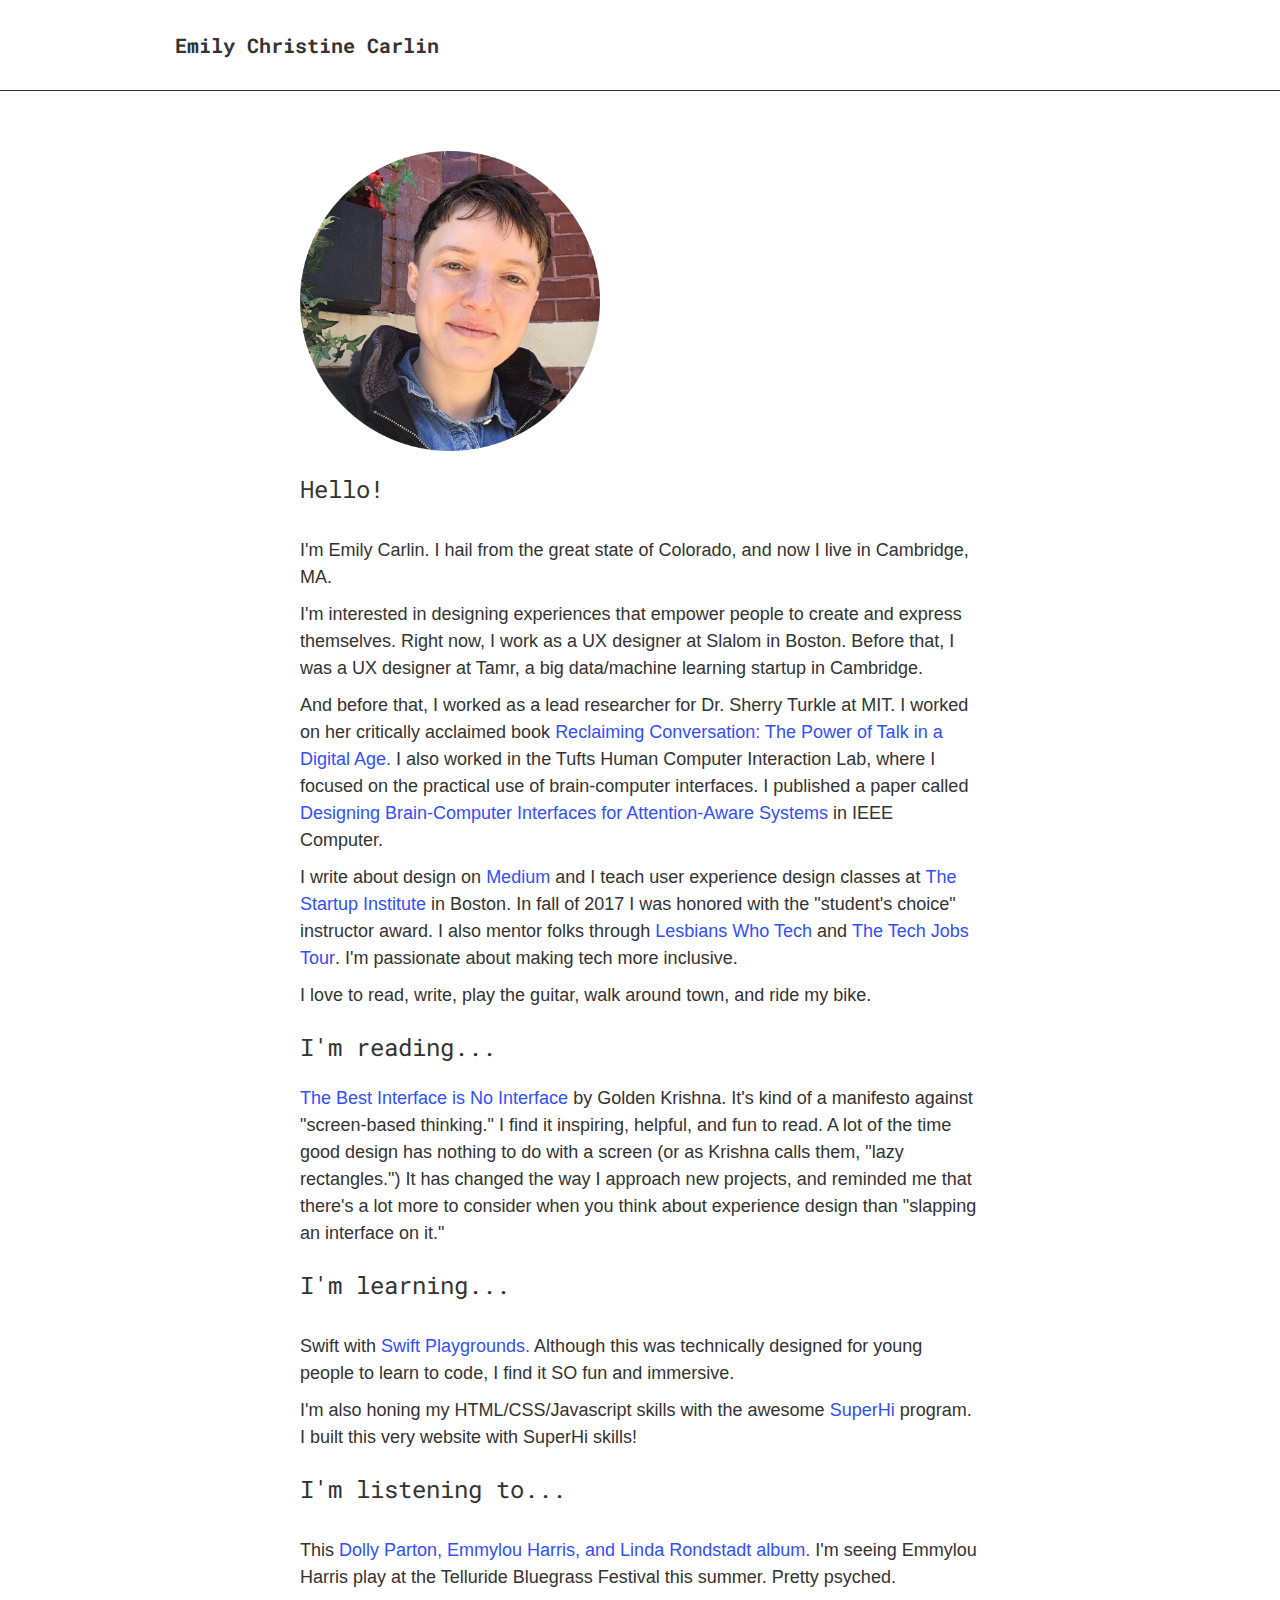
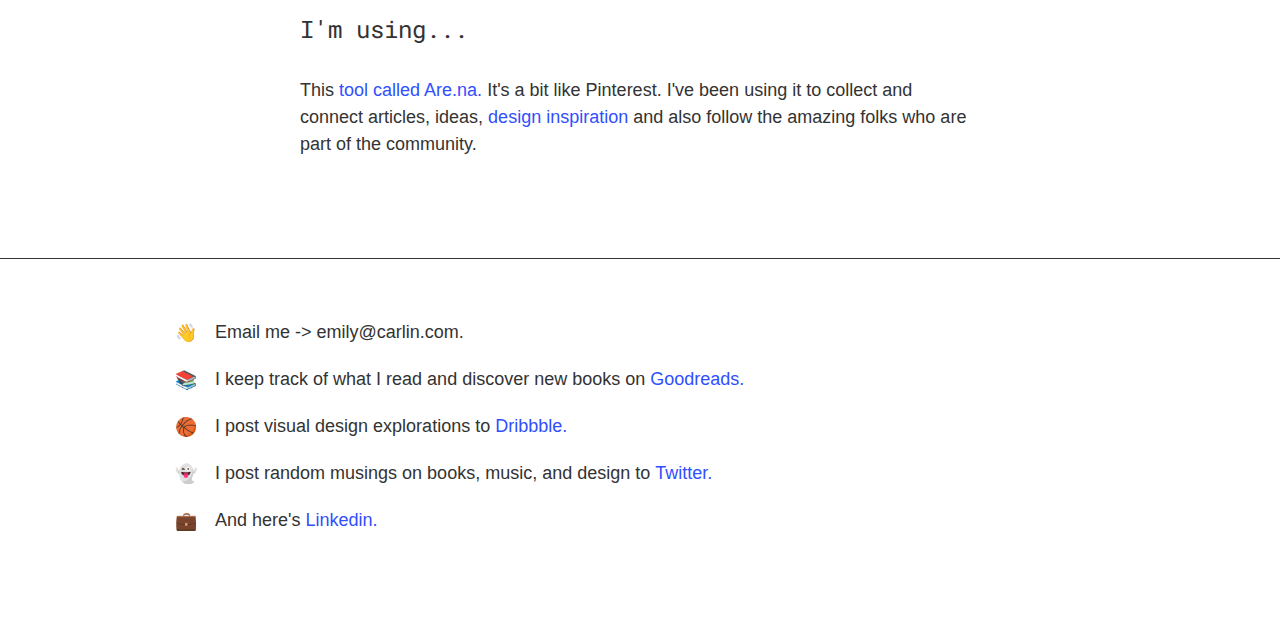
==== about.html @ 7569c66e "added a comma" ====
<html>

<head>
  <link rel="stylesheet" href="base.css">
  <link href="https://fonts.googleapis.com/css?family=Roboto+Mono" rel="stylesheet">
  <link rel="stylesheet" href="style.css">
  <meta name="viewport" content="initial-scale=1, maximum-scale=1">
</head>

<body>

  <!-- Header  -->

  <div class="top-wrap">
    <header>
      <a href="index.html">
        <h1> Emily Christine Carlin </h1>
      </a>
    </header>
  </div>

  <!-- About Page -->

  <section class="about-me">
    <section class="activity">
      <img src="assets/me.png">
    <h1> Hello! </h1>
    <p> I'm Emily Carlin. I hail from the great state of Colorado, and now I live in Cambridge, MA. </p> 
      <p> I'm interested in designing experiences that empower people to create and express themselves.
      Right now, I work as a UX designer at Slalom in Boston.
      Before that, I was a UX designer at Tamr, a big data/machine learning startup in Cambridge.</p>
      <p> And before that, I worked as a lead researcher for Dr. Sherry Turkle at MIT. I worked on her critically acclaimed book <a href="https://www.nytimes.com/2015/10/04/books/review/jonathan-franzen-reviews-sherry-turkle-reclaiming-conversation.html?mtrref=www.google.com&gwh=2CADC479A4B7C14E3E272B997392D480&gwt=pay&assetType=nyt_now"> <i> Reclaiming Conversation: The Power of Talk in a Digital Age. </i> </a> I also worked in the Tufts Human Computer Interaction Lab, where I focused on the practical use of brain-computer interfaces. I published a paper called <a href="http://www.cs.tufts.edu/~jacob/papers/peck.ieeecomputer.pdf"> Designing Brain-Computer Interfaces for Attention-Aware Systems</a> in IEEE Computer. </p>
      <p> I write about design on <a href= "https://medium.com/@emilycarlin"> Medium </a> and I teach user experience design classes at <a href= https://www.startupinstitute.com/boston/> The Startup Institute</a> in Boston. In fall of 2017 I was honored with the "student's choice" instructor award. 
      I also mentor folks through <a href="https://lesbianswhotech.org/about/"> Lesbians Who Tech </a> and <a href="https://techjobstour.com/speakers/emily-carlin/"> The Tech Jobs Tour</a>. I'm passionate about making tech more inclusive.</p>
      <p> I love to read, write, play the guitar, walk around town, and ride my bike. </p>


    <h1> I'm reading...</h1>
    <a href="http://www.nointerface.com/book/"> The Best Interface is No Interface </a> by Golden Krishna. It's kind of a manifesto against "screen-based thinking." I find it inspiring, helpful, and fun to read. A lot of the time good design has nothing to do with a screen (or as Krishna calls them, "lazy rectangles.") It has changed the way I approach new projects, and reminded me that there's a lot more to consider when you think about experience design than "slapping an interface on it."
    <h1> I'm learning...</h1>
    <p> Swift with <a href="https://www.apple.com/swift/playgrounds/"> Swift Playgrounds.</a> Although this was technically designed for young people to learn to code, I find it SO fun and immersive.</p>
    <p> I'm also honing my HTML/CSS/Javascript skills with the awesome <a href="https://www.superhi.com/"> SuperHi</a> program. I built this very website with SuperHi skills!</p>
    <h1> I'm listening to...</h1>
    <p> This <a href=https://open.spotify.com/album/25X28V6p34T7dNc2x7Vzt4?si=7I61i6x4Tje-icsXF-B9CA> Dolly Parton, Emmylou Harris, and Linda Rondstadt album.</a> I'm seeing Emmylou Harris play at the Telluride Bluegrass Festival this summer. Pretty psyched. </p>
    <h1> I'm using...</h1>
    <p> This <a href="https://www.are.na/"> tool called Are.na.</a>  It's a bit like Pinterest. I've been using it to collect and connect articles, ideas, <a href="https://www.are.na/emily-carlin/data-table-filtering-ux"> design inspiration </a> and also follow the amazing folks who are part of the community. </p>
  </section>
</section>

  <!-- Footer -->

  <div class="bottom-wrap">
    <footer>
      <div class=footer-block>
        <div class="emoji">
          <h1 class="hand"> 👋 </h1>
        </div>
        <p class="weird-one">Email me -> emily@carlin.com.</p>
      </div>

      <div class=footer-block>
        <h1 class="emoji"> 📚 </h1>
        <div class="book-wrap">
          <p> I keep track of what I read and discover new books on <a href="https://www.goodreads.com/user/show/9541994-emily-carlin">Goodreads.</a> </p>
        </div>
      </div>

      <div class=footer-block>
        <h1 class="emoji"> 🏀 </h1>
        <div class="ball-wrap">
          <p> I post visual design explorations to <a href="https://dribbble.com/emilycarlin">Dribbble.</a> </p>
        </div>
      </div>

      <div class=footer-block>
        <h1 class="emoji"> 👻 </h1>
        <div class="ghost-wrap">
          <p> I post random musings on books, music, and design to <a href="https://twitter.com/eccarlin">Twitter.</a> </p>
        </div>
      </div>

      <div class=footer-block>
        <h1 class="emoji"> 💼 </h1>
        <div class="work">
          <p> And here's <a href="https://linkedin.com/in/emilychristinecarlin">Linkedin.</a> </p>
        </div>
      </div>
    </footer>

  </div>



</body>


</html>
---- base.css ----
html, body, div, span, applet, object, iframe,
h1, h2, h3, h4, h5, h6, p, blockquote, pre,
a, abbr, acronym, address, big, cite, code,
del, dfn, em, img, ins, kbd, q, s, samp,
small, strike, strong, sub, sup, tt, var,
b, u, i, center,
dl, dt, dd, ol, ul, li,
fieldset, form, label, legend,
table, caption, tbody, tfoot, thead, tr, th, td,
article, aside, canvas, details, embed,
figure, figcaption, footer, header, hgroup,
menu, nav, output, ruby, section, summary,
time, mark, audio, video {
  margin: 0;
  padding: 0;
  border: 0;
  font-size: 100%;
  font: inherit;
  vertical-align: baseline;
}

article, aside, details, figcaption, figure,
footer, header, hgroup, menu, nav, section {
  display: block;
}
body {
  line-height: 1;
}
ol, ul {
  list-style: none;
}
blockquote, q {
  quotes: none;
}
blockquote:before, blockquote:after,
q:before, q:after {
  content: '';
  content: none;
}
table {
  border-collapse: collapse;
  border-spacing: 0;
}

img, iframe {
  vertical-align: bottom;
  max-width: 100%;
}

input, textarea, select {
  font: inherit;
}

* {
  -webkit-box-sizing: border-box;
  -moz-box-sizing: border-box;
  box-sizing: border-box;
  -webkit-font-smoothing: antialiased;
  text-rendering: optimizeLegibility;
}
---- style.css ----
@import url('https://rsms.me/interface/interface.css');
/* Global Styles */

body {
  font-family: Interface, sans-serif;
  font-size: 18px;
  line-height: 1.5;
  color: #333;
}

a {
  text-decoration: none;
  color: #304FFE;
  font-weight: 500;
}

h1 {
  font-family: 'Roboto Mono', monospace;
}

h2 {
  font-family: 'Roboto Mono', monospace;
}

a:hover {
  color: #283593;
}
/* Header Styles */

.top-wrap {
  border-bottom: 1px solid #333;
}

header {
  max-width: 960px;
  overflow: hidden;
  padding: 30px 15px 30px 15px;
  margin-left: auto;
  margin-right: auto;
}

header h1 {
  float: left;
  font-weight: 700;
  color: #333;
  font-size: 20px;
}
/* Index page styles */

.hello {
  max-width: 960px;
  margin-left: auto;
  margin-right: auto;
  padding: 60px 15px 60px 15px;
}

.hello h1 {
  font-size: 48px;
}

.more {
  padding-top: 20px;
  font-size: 24px;
}

.case-studies {
  max-width: 960px;
  display: flex;
  flex-direction: row;
  justify-content: space-around;
  flex-wrap: wrap;
  margin-left: auto;
  margin-right: auto;
}

.case-studies h1 {
  font-weight: 500;
  color: #333;
  padding-top: 40px;
  margin-bottom: 10px;
  margin-left: auto;
  margin-right: auto;
  text-align: center;
  font-size: 24px
}

.case-studies p {
  color: #333;
  font-weight: 300;
  padding-bottom: 10px;
  text-align: center;
}

.project {
  max-width: 450px;
  border: 1px solid #333;
  margin: 0px 0px 40px 0px;
  padding: 15px;
  display: flex;
  flex-direction: column;
  transition: all .2s ease-in;
}

.project:hover {
  transform: scale(1.05);
}

.temp:hover {
  transform: scale(1);
}

.project img {
  max-width: 100%;
  height: auto;
  text-align: center;
}
/* About Page Styles */

.about-me {
  max-width: 720px;
  margin-left: auto;
  margin-right: auto;
  padding-top: 60px;
  padding: 20px;
}

.activity {
  padding: 40px 0px 40px 0px;
}

.activity img {
max-width:300px;}

.activity h1 {
  font-size: 24px;
  padding: 20px 0px 20px 0px;
}

.activity img {
  text-align: Center;
}

.activity p {
padding-top:10px;}
/* Restructuring Styles */

.study-wrapper {
  max-width: 960px;
  margin-left: auto;
  margin-right: auto;
  padding: 40px 20px 40px 20px;
}

h1.study-title {
  text-align: center;
  font-size: 32px;
}

h1.study-title::after {
  background: #2F80ED;
  display: block;
  content: '';
  height: 5px;
  margin-bottom: 20px;
  margin-top: 20px;
  margin-left: auto;
  margin-right: auto;
  width: 40px;
}

h2.study-title {
  font-size: 24px;
  color: #4F4F4F;
  text-align: center;
  padding-bottom: 40px;
}

.study-part p {
  padding-top: 10px;
}

.container {
  max-width: 600px;
  margin-left: auto;
  margin-right: auto;
}

.caption {
  text-align: center;
  max-width: 600px;
  margin-left: auto;
  margin-right: auto;
  padding-bottom: 40px;
}

h1.section-title {
  font-size: 18px;
  text-transform: uppercase;
  font-weight: 700;
  letter-spacing: .5;
  padding: 10px 0px 10px 0px;
}

.section-title::after {
  background: #2F80ED;
  display: block;
  content: '';
  height: 5px;
  margin-bottom: 20px;
  margin-top: 20px;
  width: 40px;
}

.study-part {
  padding-top: 20px;
}

.study-part img {
  max-width: 300px;
  text-align: center;
}

.drawing {
  display: flex;
  align-items: center;
  justify-content: center;
  box-shadow: 0px 0px 0px rgba(0, 0, 0, 0);
}

img.drawing {
  box-shadow: 0px 0px 0px rgba(0, 0, 0, 0);
}

ul {
  margin-left: 60px;
  margin-top: 20px;
}

.subsection-title {
  font-weight: 700;
}

.big-boy {
  justify-content: center;
  max-width: 960px;
  padding: 40px 0px 40px 0px;
}

.big-boy img {
  height: auto;
  width: 100%;
  object-fit: contain;
  box-shadow: 0px 3px 15px rgba(0, 0, 0, 0.2);
}

.full-image {
  text-align: center;
  padding: 20px 0px 20px 0px;
}

.full-image img {
  max-width: 600px;
  padding: 20px 0px 20px 0px;
}

.mini-image {
  text-align: center;
  padding: 20px 0px 20px 0px;
}

mini-image img {
  max-width: 300px;
}
/* Etc Styles */

.etc-case-studies {
  margin-left: auto;
  margin-right: auto;
  max-width: 600px;
  display: flex;
  flex-direction: column;
  justify-content: center;
  align-items: center;
  padding-bottom: 100px;
}

.etc-case-studies img {
  width: 100%;
  height: auto;
  padding-top: 20px;
  padding-bottom: 20px;
}

.etc-case-studies h1 {
  padding: 20px 0px;
  font-size: 24px;
  font-weight: 300;
  width: 100%;
}

.TOC {
  padding: 100px 20px 100px 20px;
  max-width: 960px;
  margin-left: auto;
  margin-right: auto;
  display: flex;
  flex-direction: column;
}

.TOC h1 {
  font-size: 32px;
}

.TOC a {
  margin-top: 20px;
  font-size: 24px;
}
/* Pump Page Styles */

h1.pump-study-title {
  text-align: center;
  font-size: 32px;
}

h1.pump-study-title::after {
  background: #F2C94C;
  display: block;
  content: '';
  height: 5px;
  margin-bottom: 20px;
  margin-top: 20px;
  margin-left: auto;
  margin-right: auto;
  width: 40px;
}

h2.pump-study-subtitle {
  font-size: 24px;
  color: #4F4F4F;
  text-align: center;
  padding-bottom: 20px;
}

h2.wip {
text-align:center;
padding-bottom:40px;
font-style:italic;
}

.temp {
  padding-top: 40px;
  text-align:center;

}

h1.pump-section-title {
  font-size: 18px;
  text-transform: uppercase;
  font-weight: 700;
  letter-spacing: .5;
  padding: 10px 0px 10px 0px;
}

h1.pump-section-title::after {
  background: #F2C94C;
  display: block;
  content: '';
  height: 5px;
  margin-bottom: 20px;
  margin-top: 20px;
  width: 40px;
}
.pump-samples {
text-align:center;}

.pump-samples img {
max-width:600px;
padding-bottom:40px;}

.pump-samples p {
  font-weight:700;
  padding-bottom:40px;
}
/* Footer Styles */

footer {
  overflow: hidden;
  max-width: 960px;
  margin-left: auto;
  margin-right: auto;
  padding: 50px 15px 100px 15px;
}

.bottom-wrap {
  margin-top: 40px;
  border-top: 1px solid #333;
}

@keyframes wave {
  0% {
    transform: rotate(30deg);
  }
  100% {
    transform: rotate(0deg);
  }
}

.footer-block {
  max-width: 640px;
  display: flex;
  align-items: center;
  flex-direction: row;
  justify-content: flex-start;
  padding: 10px 20px 10px 0px;
}

.hand {
  animation-name: wave;
  animation-duration: 1s;
  animation-iteration-count: infinite;
  animation-direction: alternate;
  animation-timing-function: linear;
}

footer p {
  margin-left: 10px;
}

.emoji {
  width: 30px
}
/* Responsive Styles */

@media (max-width:920px) {
  .project {
    margin: 20px;
  }
}

@media (max-width: 420px) {
  header h1 {
    float: none;
    margin-left: auto;
    margin-right: auto;
    text-align: center;
  }
  .weird-one {
    margin-left: 0px;
  }
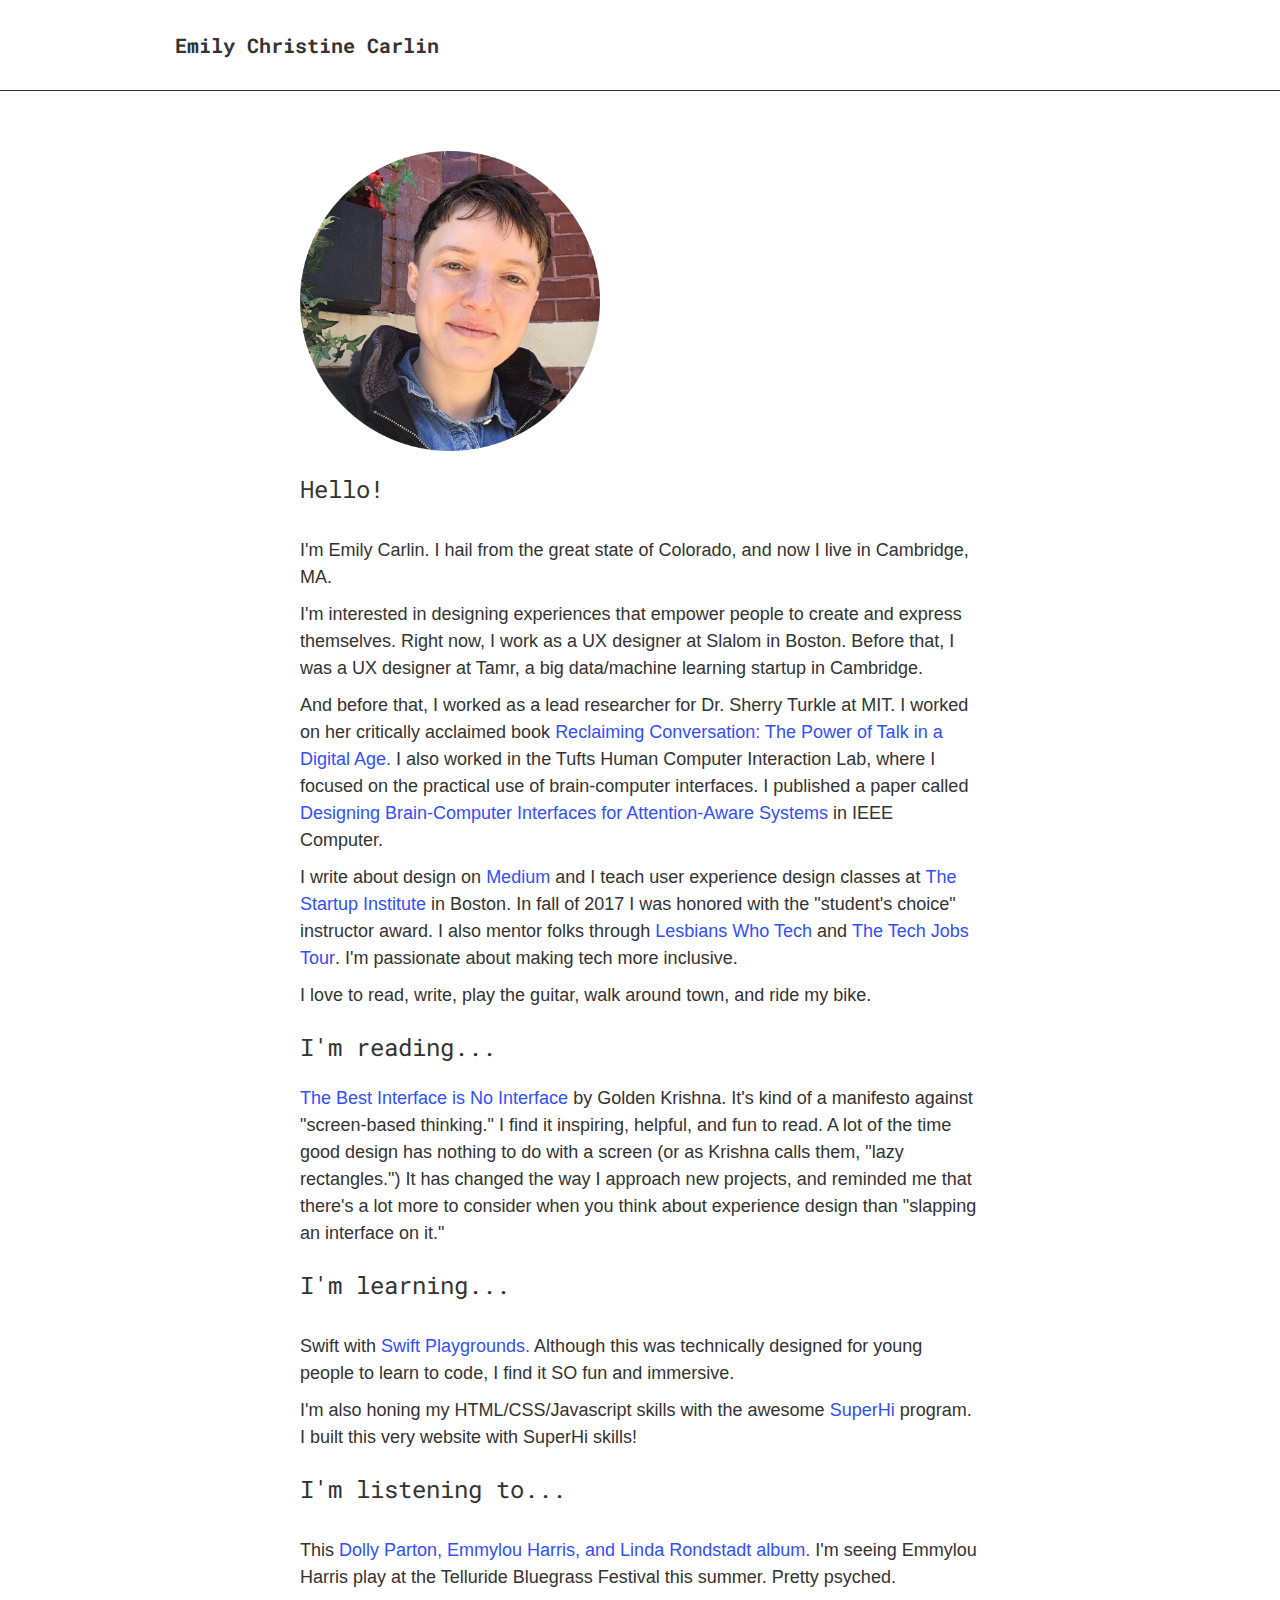
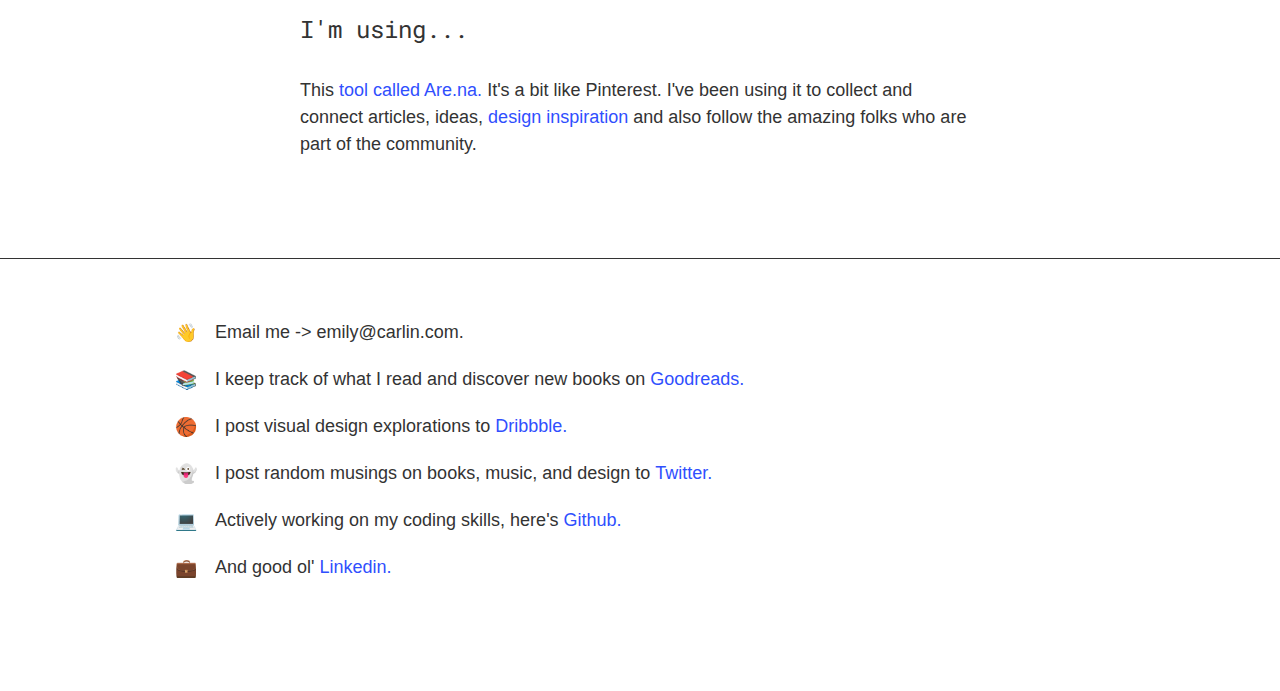
==== commit 73cd7723: "fixed weird issuew/ alignment of images" ====
--- a/about.html
+++ b/about.html
@@ -78,11 +78,18 @@
           <p> I post random musings on books, music, and design to <a href="https://twitter.com/eccarlin">Twitter.</a> </p>
         </div>
       </div>
+      
+      <div class=footer-block>
+        <h1 class="emoji">💻</h1>
+        <div class="work">
+          <p> Actively working on my coding skills, here's <a href="https://github.com/emilycarlin">Github.</a> </p>
+        </div>
+      </div>
 
       <div class=footer-block>
         <h1 class="emoji"> 💼 </h1>
         <div class="work">
-          <p> And here's <a href="https://linkedin.com/in/emilychristinecarlin">Linkedin.</a> </p>
+          <p> And good ol' <a href="https://linkedin.com/in/emilychristinecarlin">Linkedin.</a> </p>
         </div>
       </div>
     </footer>
--- a/style.css
+++ b/style.css
@@ -138,10 +138,13 @@
 
 .activity img {
   text-align: Center;
+  margin-left:auto;
+  margin-right:auto;
 }
 
 .activity p {
 padding-top:10px;}
+
 /* Restructuring Styles */
 
 .study-wrapper {
@@ -201,16 +204,6 @@
   padding: 10px 0px 10px 0px;
 }
 
-.section-title::after {
-  background: #2F80ED;
-  display: block;
-  content: '';
-  height: 5px;
-  margin-bottom: 20px;
-  margin-top: 20px;
-  width: 40px;
-}
-
 .study-part {
   padding-top: 20px;
 }
@@ -291,9 +284,28 @@
   padding-bottom: 20px;
 }
 
+h1.etc-case-studies::after {
+  background: #EB5757;
+  display: block;
+  content: '';
+  height: 5px;
+  margin-bottom: 20px;
+  margin-top: 20px;
+  margin-left: auto;
+  margin-right: auto;
+  width: 40px;
+}
+
 .etc-case-studies h1 {
   padding: 20px 0px;
   font-size: 24px;
+  font-weight: 300;
+  width: 100%;
+}
+
+.etc-case-studies h2 {
+  padding: 20px 0px;
+  font-size: 42px;
   font-weight: 300;
   width: 100%;
 }
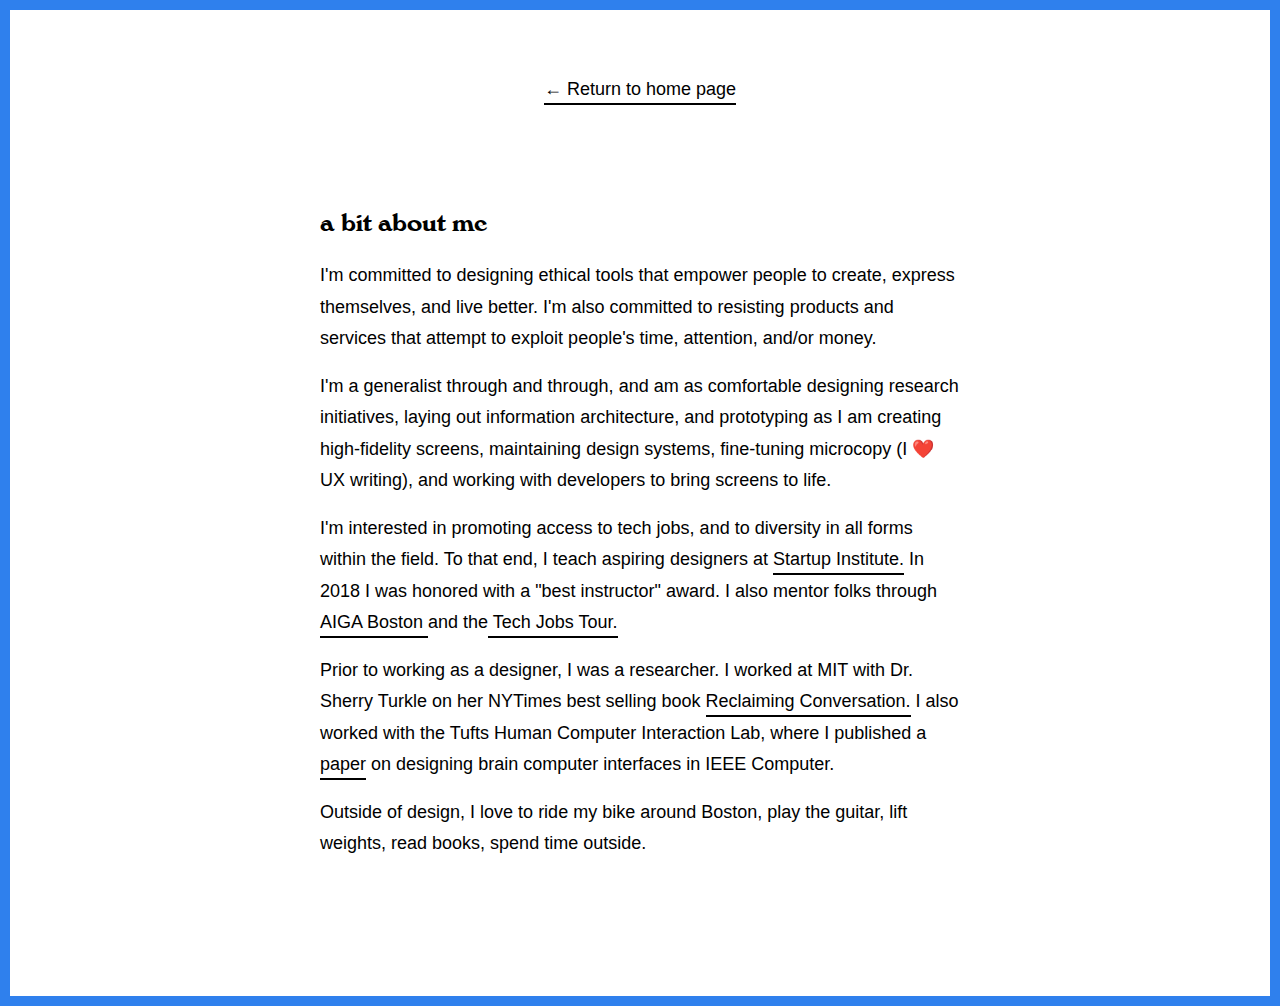
==== commit 409e4b59: "add some content" ====
--- a/about.html
+++ b/about.html
@@ -1,104 +1,47 @@
 <html>
 
 <head>
-  <link rel="stylesheet" href="base.css">
-  <link href="https://fonts.googleapis.com/css?family=Roboto+Mono" rel="stylesheet">
-  <link rel="stylesheet" href="style.css">
-  <meta name="viewport" content="initial-scale=1, maximum-scale=1">
+  <link rel="stylesheet" href="base.css" />
+  <link href="https://fonts.googleapis.com/css?family=PT+Sans" rel="stylesheet">
+  <link rel="stylesheet" href="page_style.css">
+  <link rel="shortcut icon" href="assets/favicon.ico" type="image/x-icon" />
+  <meta name="viewport" content="initial-scale=1, maximum-scale=1" />
+  <title>emily carlin - about</title>
 </head>
 
-<body>
+<body class="about">
+  <main>
+    <header>
+      <a href="index.html"> &#8592 Return to home page </a>
+    </header>
 
-  <!-- Header  -->
-
-  <div class="top-wrap">
-    <header>
-      <a href="index.html">
-        <h1> Emily Christine Carlin </h1>
-      </a>
-    </header>
-  </div>
-
-  <!-- About Page -->
-
-  <section class="about-me">
-    <section class="activity">
-      <img src="assets/me.png">
-    <h1> Hello! </h1>
-    <p> I'm Emily Carlin. I hail from the great state of Colorado, and now I live in Cambridge, MA. </p> 
-      <p> I'm interested in designing experiences that empower people to create and express themselves.
-      Right now, I work as a UX designer at Slalom in Boston.
-      Before that, I was a UX designer at Tamr, a big data/machine learning startup in Cambridge.</p>
-      <p> And before that, I worked as a lead researcher for Dr. Sherry Turkle at MIT. I worked on her critically acclaimed book <a href="https://www.nytimes.com/2015/10/04/books/review/jonathan-franzen-reviews-sherry-turkle-reclaiming-conversation.html?mtrref=www.google.com&gwh=2CADC479A4B7C14E3E272B997392D480&gwt=pay&assetType=nyt_now"> <i> Reclaiming Conversation: The Power of Talk in a Digital Age. </i> </a> I also worked in the Tufts Human Computer Interaction Lab, where I focused on the practical use of brain-computer interfaces. I published a paper called <a href="http://www.cs.tufts.edu/~jacob/papers/peck.ieeecomputer.pdf"> Designing Brain-Computer Interfaces for Attention-Aware Systems</a> in IEEE Computer. </p>
-      <p> I write about design on <a href= "https://medium.com/@emilycarlin"> Medium </a> and I teach user experience design classes at <a href= https://www.startupinstitute.com/boston/> The Startup Institute</a> in Boston. In fall of 2017 I was honored with the "student's choice" instructor award. 
-      I also mentor folks through <a href="https://lesbianswhotech.org/about/"> Lesbians Who Tech </a> and <a href="https://techjobstour.com/speakers/emily-carlin/"> The Tech Jobs Tour</a>. I'm passionate about making tech more inclusive.</p>
-      <p> I love to read, write, play the guitar, walk around town, and ride my bike. </p>
-
-
-    <h1> I'm reading...</h1>
-    <a href="http://www.nointerface.com/book/"> The Best Interface is No Interface </a> by Golden Krishna. It's kind of a manifesto against "screen-based thinking." I find it inspiring, helpful, and fun to read. A lot of the time good design has nothing to do with a screen (or as Krishna calls them, "lazy rectangles.") It has changed the way I approach new projects, and reminded me that there's a lot more to consider when you think about experience design than "slapping an interface on it."
-    <h1> I'm learning...</h1>
-    <p> Swift with <a href="https://www.apple.com/swift/playgrounds/"> Swift Playgrounds.</a> Although this was technically designed for young people to learn to code, I find it SO fun and immersive.</p>
-    <p> I'm also honing my HTML/CSS/Javascript skills with the awesome <a href="https://www.superhi.com/"> SuperHi</a> program. I built this very website with SuperHi skills!</p>
-    <h1> I'm listening to...</h1>
-    <p> This <a href=https://open.spotify.com/album/25X28V6p34T7dNc2x7Vzt4?si=7I61i6x4Tje-icsXF-B9CA> Dolly Parton, Emmylou Harris, and Linda Rondstadt album.</a> I'm seeing Emmylou Harris play at the Telluride Bluegrass Festival this summer. Pretty psyched. </p>
-    <h1> I'm using...</h1>
-    <p> This <a href="https://www.are.na/"> tool called Are.na.</a>  It's a bit like Pinterest. I've been using it to collect and connect articles, ideas, <a href="https://www.are.na/emily-carlin/data-table-filtering-ux"> design inspiration </a> and also follow the amazing folks who are part of the community. </p>
-  </section>
-</section>
-
-  <!-- Footer -->
-
-  <div class="bottom-wrap">
-    <footer>
-      <div class=footer-block>
-        <div class="emoji">
-          <h1 class="hand"> 👋 </h1>
-        </div>
-        <p class="weird-one">Email me -> emily@carlin.com.</p>
-      </div>
-
-      <div class=footer-block>
-        <h1 class="emoji"> 📚 </h1>
-        <div class="book-wrap">
-          <p> I keep track of what I read and discover new books on <a href="https://www.goodreads.com/user/show/9541994-emily-carlin">Goodreads.</a> </p>
-        </div>
-      </div>
-
-      <div class=footer-block>
-        <h1 class="emoji"> 🏀 </h1>
-        <div class="ball-wrap">
-          <p> I post visual design explorations to <a href="https://dribbble.com/emilycarlin">Dribbble.</a> </p>
-        </div>
-      </div>
-
-      <div class=footer-block>
-        <h1 class="emoji"> 👻 </h1>
-        <div class="ghost-wrap">
-          <p> I post random musings on books, music, and design to <a href="https://twitter.com/eccarlin">Twitter.</a> </p>
-        </div>
-      </div>
-      
-      <div class=footer-block>
-        <h1 class="emoji">💻</h1>
-        <div class="work">
-          <p> Actively working on my coding skills, here's <a href="https://github.com/emilycarlin">Github.</a> </p>
-        </div>
-      </div>
-
-      <div class=footer-block>
-        <h1 class="emoji"> 💼 </h1>
-        <div class="work">
-          <p> And good ol' <a href="https://linkedin.com/in/emilychristinecarlin">Linkedin.</a> </p>
-        </div>
-      </div>
-    </footer>
-
-  </div>
-
-
-
+    <section class="hello">
+      <h2> a bit about me </h2>
+      <p> I'm committed to designing ethical tools that empower people to create, express themselves, and live better.
+        I'm also committed to resisting products and services that attempt to exploit people's time, attention, and/or
+        money. </p>
+      <p>I'm a generalist through and through, and am as comfortable designing research initiatives, laying out
+        information architecture, and prototyping as I am creating high-fidelity screens, maintaining design systems,
+        fine-tuning microcopy (I ❤️ UX writing),
+        and working with developers to bring screens to life. </p>
+      <p> I'm interested in promoting access to tech jobs, and to diversity in all forms within the field. To that end,
+        I teach aspiring designers at <a href="https://www.startupinstitute.com/boston" target="_blank">Startup
+          Institute.</a> In 2018 I was honored with a "best instructor" award. I also
+        mentor
+        folks through <a href="https://boston.aiga.org/" target="_blank">AIGA Boston </a>and the<a href="https://techjobstour.com/speakers/emily-carlin/">
+          Tech Jobs Tour.</a>
+      </p>
+      <p> Prior to working as a designer, I was a researcher. I worked at MIT with Dr. Sherry Turkle on her NYTimes
+        best selling book <a href="https://www.nytimes.com/2015/10/04/books/review/jonathan-franzen-reviews-sherry-turkle-reclaiming-conversation.html"
+          target="_blank">
+          Reclaiming Conversation.</a> I also worked with the Tufts Human Computer Interaction Lab, where I
+        published a <a href="http://www.cs.tufts.edu/~jacob/papers/peck.ieeecomputer.pdf" target="_blank">paper</a> on
+        designing brain computer interfaces in IEEE Computer. </p>
+      <p> Outside of design, I love to ride my bike around Boston, play the guitar, lift weights, read books, spend
+        time
+        outside. </p>
+    </section>
+  </main>
 </body>
 
-
-</html>
+</html>--- a/page_style.css
+++ b/page_style.css
@@ -0,0 +1,68 @@
+@import url(webfonts.css);
+@import url('https://rsms.me/inter/inter.css');
+
+body {
+    background-color: #EB5757;
+    font-family: 'Inter', sans-serif;
+    font-weight: 500;
+    font-size: 18px;
+    font-weight: 500;
+    line-height: 1.75;
+}
+
+h2 {
+    font-family: "VeronaSerial-bold";
+    font-size: 24px;
+    margin-bottom: 16px;
+}
+
+.about {
+    background-color: #2F80ED;
+}
+
+
+main {
+    margin: 10px;
+    background-color: white;
+    min-height: calc(100vh - 20px);
+
+}
+
+header {
+    height: 20px;
+    text-align: center;
+    padding: 64px 24px;
+}
+
+a {
+    text-decoration: none;
+    font-weight: 500;
+    color: black;
+    border-bottom: 2px solid black;
+    margin-bottom: 4px;
+    transition: border-bottom 0.1s ease-in-out;
+    padding-bottom: 4px;
+}
+
+a:hover {
+    color: black;
+    border-bottom: 4px solid black;
+}
+
+a:visited {
+    color: black;
+}
+
+p {
+    margin-bottom: 16px;
+}
+
+/* about page styles */
+
+.hello {
+    margin-top: 64px;
+    max-width: 640px;
+    margin-left: auto;
+    margin-right: auto;
+    padding-bottom: 120px;
+}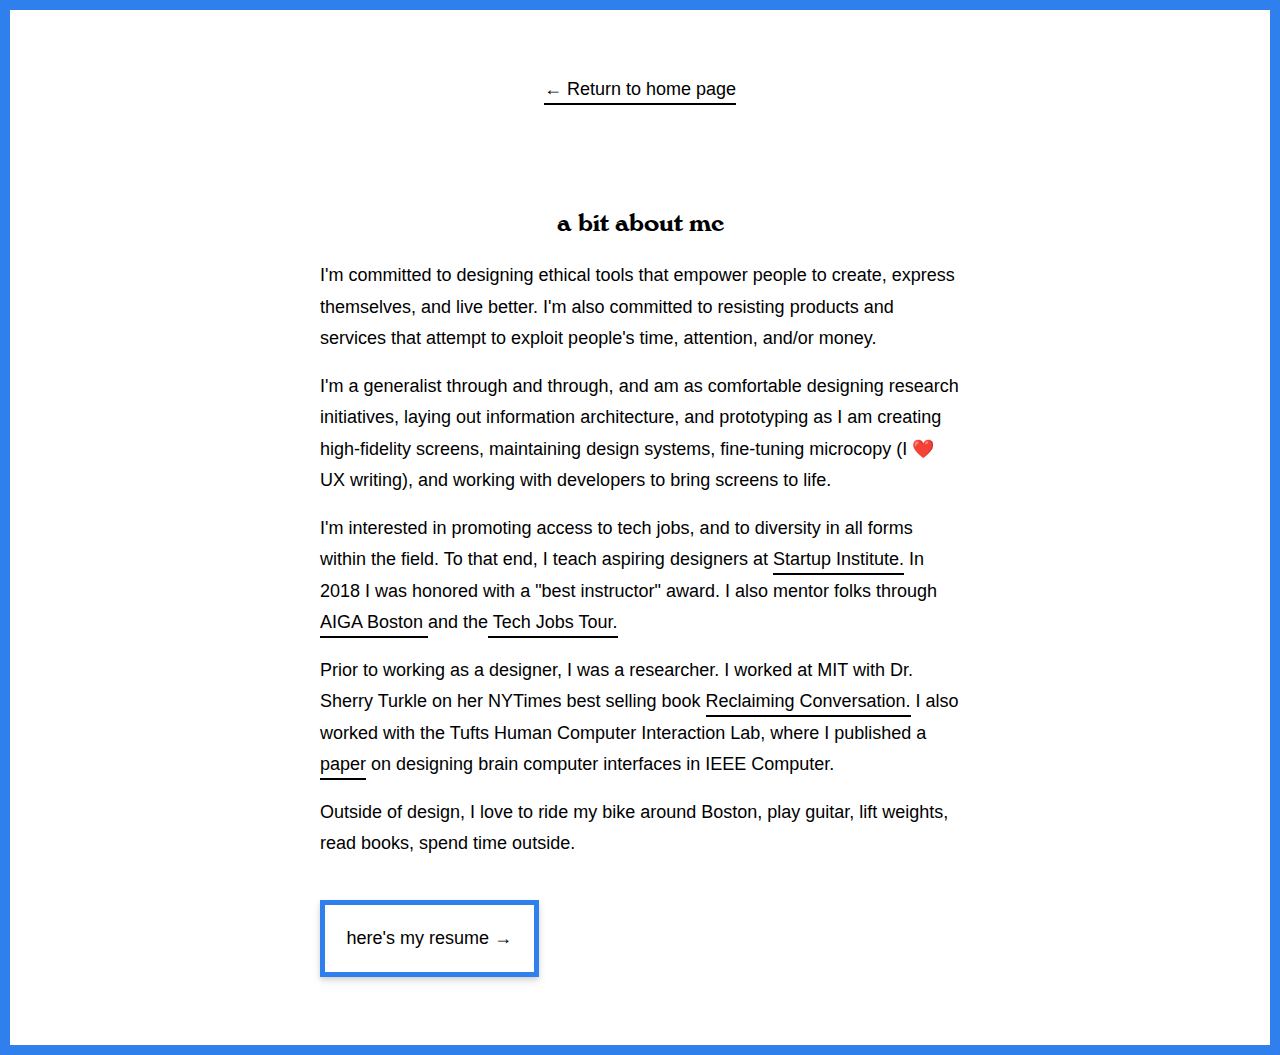
==== commit 28064489: "add case studies" ====
--- a/about.html
+++ b/about.html
@@ -37,9 +37,11 @@
           Reclaiming Conversation.</a> I also worked with the Tufts Human Computer Interaction Lab, where I
         published a <a href="http://www.cs.tufts.edu/~jacob/papers/peck.ieeecomputer.pdf" target="_blank">paper</a> on
         designing brain computer interfaces in IEEE Computer. </p>
-      <p> Outside of design, I love to ride my bike around Boston, play the guitar, lift weights, read books, spend
+      <p> Outside of design, I love to ride my bike around Boston, play guitar, lift weights, read books, spend
         time
         outside. </p>
+      <a href="https://docs.google.com/document/d/1y61fR0jboNCUJQ6dTmkbRF-LCkVz2GNdn6TpYIwVzsI/edit?usp=sharing" target="_blank"
+        class="button">here's my resume →</a>
     </section>
   </main>
 </body>
--- a/page_style.css
+++ b/page_style.css
@@ -64,5 +64,44 @@
     max-width: 640px;
     margin-left: auto;
     margin-right: auto;
-    padding-bottom: 120px;
+    padding-bottom: 64px;
+}
+
+.button {
+    display: inline-block;
+    padding: 1em 1.2em;
+    box-sizing: border-box;
+    text-decoration: none;
+    font-family: 'Inter', sans-serif;
+    font-weight: 500;
+    color: black;
+    text-align: center;
+    transition: all 0.2s;
+    background-color: #fff;
+    border: 5px solid #2F80ED;
+    margin-top: 24px;
+    margin-right: 40px;
+    transform: rotate(0deg);
+    box-shadow: 0 4px 8px 0 rgba(0, 0, 0, 0.12),
+        0 2px 4px 0 rgba(0, 0, 0, 0.08);
+}
+
+.button:hover {
+    border: 5px solid #2F80ED;
+    transform: rotate(-4deg);
+    box-shadow: 0 15px 30px 0 rgba(0, 0, 0, 0.11),
+        0 5px 15px 0 rgba(0, 0, 0, 0.08);
+}
+
+/* Case study styles */
+
+.case-study {
+    max-width: 640px;
+    margin-left: auto;
+    margin-right: auto;
+    margin-top: 64px;
+}
+
+h2 {
+    text-align: center;
 }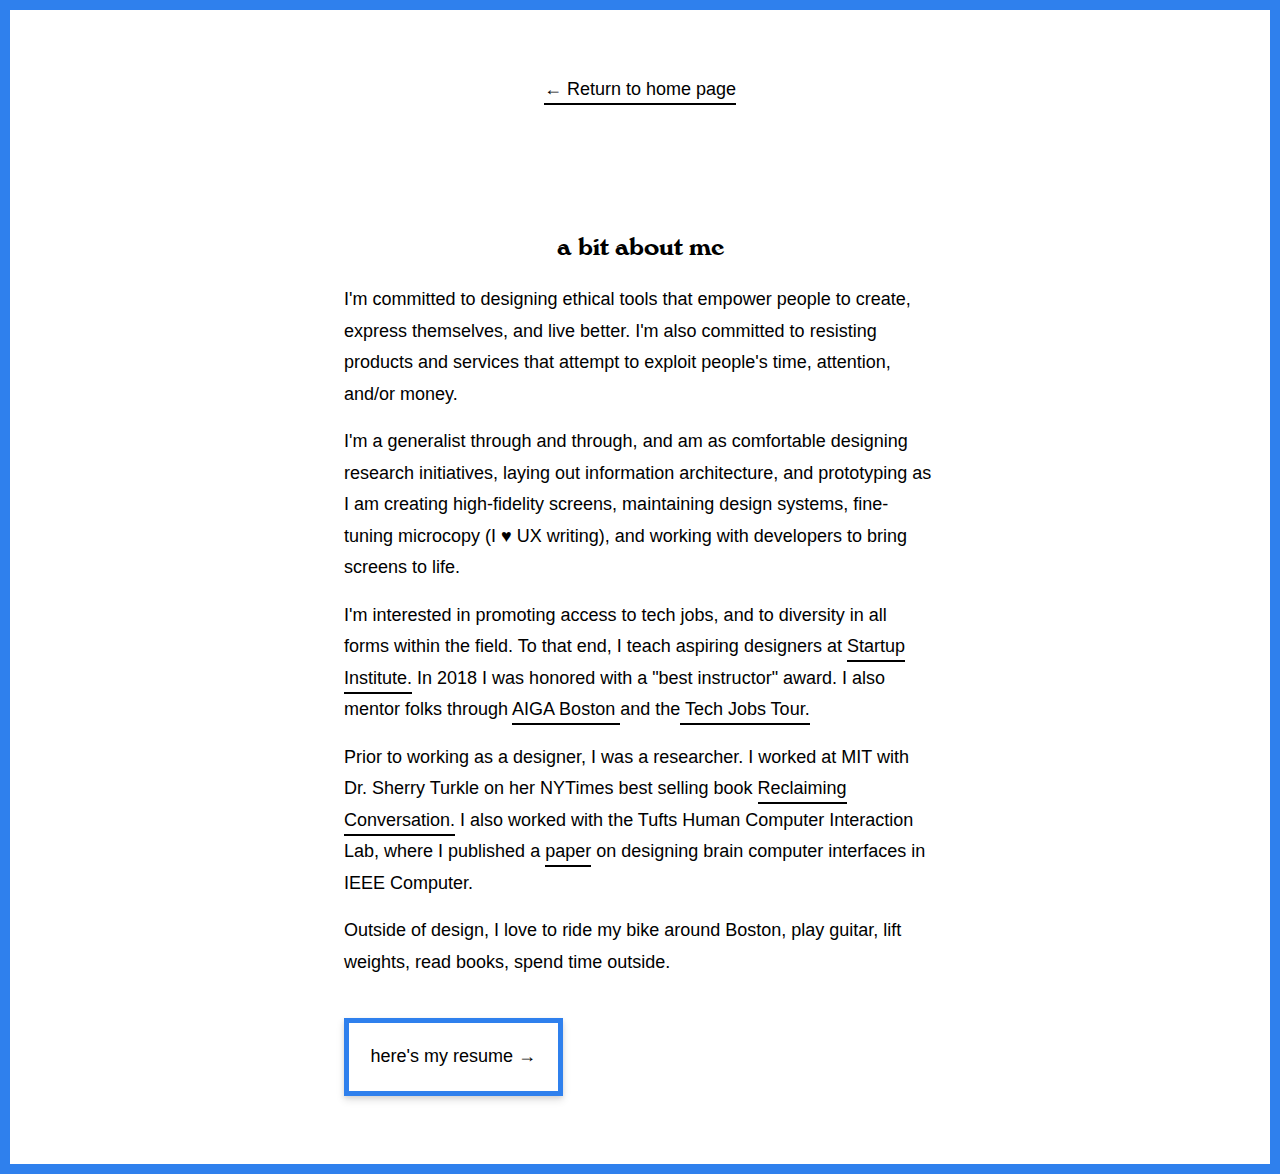
==== commit 53a94050: "responsive & add html codes for symbols" ====
--- a/about.html
+++ b/about.html
@@ -22,7 +22,7 @@
         money. </p>
       <p>I'm a generalist through and through, and am as comfortable designing research initiatives, laying out
         information architecture, and prototyping as I am creating high-fidelity screens, maintaining design systems,
-        fine-tuning microcopy (I ❤️ UX writing),
+        fine-tuning microcopy (I &#9829 UX writing),
         and working with developers to bring screens to life. </p>
       <p> I'm interested in promoting access to tech jobs, and to diversity in all forms within the field. To that end,
         I teach aspiring designers at <a href="https://www.startupinstitute.com/boston" target="_blank">Startup
@@ -41,7 +41,7 @@
         time
         outside. </p>
       <a href="https://docs.google.com/document/d/1y61fR0jboNCUJQ6dTmkbRF-LCkVz2GNdn6TpYIwVzsI/edit?usp=sharing" target="_blank"
-        class="button">here's my resume →</a>
+        class="button">here's my resume &#8594</a>
     </section>
   </main>
 </body>
--- a/page_style.css
+++ b/page_style.css
@@ -64,7 +64,7 @@
     max-width: 640px;
     margin-left: auto;
     margin-right: auto;
-    padding-bottom: 64px;
+    padding: 24px 24px 64px 24px;
 }
 
 .button {
@@ -104,4 +104,7 @@
 
 h2 {
     text-align: center;
-}+}
+
+
+/* make it responsive */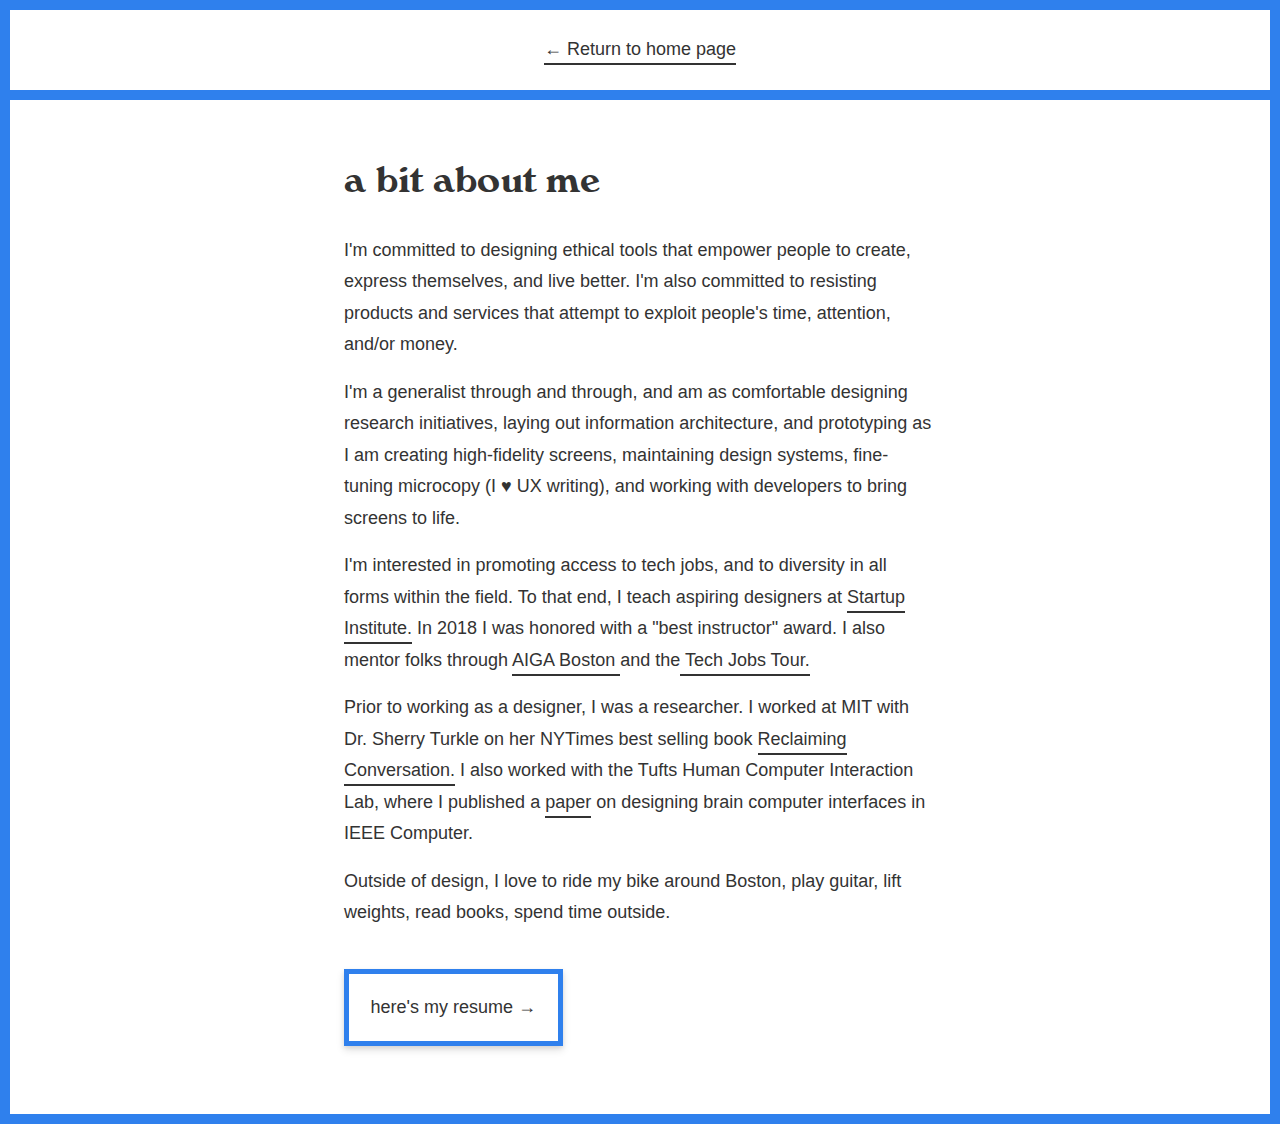
==== commit 73a0e78c: "add case study content and some format cleanup" ====
--- a/about.html
+++ b/about.html
@@ -16,7 +16,7 @@
     </header>
 
     <section class="hello">
-      <h2> a bit about me </h2>
+      <h2 class="about-me"> a bit about me </h2>
       <p> I'm committed to designing ethical tools that empower people to create, express themselves, and live better.
         I'm also committed to resisting products and services that attempt to exploit people's time, attention, and/or
         money. </p>
--- a/page_style.css
+++ b/page_style.css
@@ -1,23 +1,47 @@
 @import url(webfonts.css);
-@import url('https://rsms.me/inter/inter.css');
+@import url("https://rsms.me/inter/inter.css");
 
 body {
-    background-color: #EB5757;
-    font-family: 'Inter', sans-serif;
+    font-family: "Inter", sans-serif;
     font-weight: 500;
     font-size: 18px;
     font-weight: 500;
     line-height: 1.75;
+    color: #333;
+}
+
+p {
+    max-width: 720px;
 }
 
 h2 {
     font-family: "VeronaSerial-bold";
+    font-size: 36px;
+    letter-spacing: 0.5;
+}
+
+h3 {
+    font-family: "VeronaSerial-bold";
     font-size: 24px;
-    margin-bottom: 16px;
-}
-
-.about {
-    background-color: #2F80ED;
+    letter-spacing: 0.5;
+    padding-bottom: 24px;
+}
+
+h4 {
+    font-family: "Inter", sans-serif;
+    font-weight: 700;
+    font-size: 16px;
+    padding-bottom: 16px;
+}
+
+h5 {
+    text-transform: uppercase;
+    font-family: "Inter", sans-serif;
+    font-weight: 500;
+    font-size: 20px;
+    letter-spacing: 0.1em;
+    color: #f9f9f9;
+    padding-top: 24px;
 }
 
 
@@ -25,32 +49,31 @@
     margin: 10px;
     background-color: white;
     min-height: calc(100vh - 20px);
-
-}
-
-header {
-    height: 20px;
-    text-align: center;
-    padding: 64px 24px;
-}
+}
+
+.main-case-study {
+    margin: 0px;
+    min-height: calc(100vh);
+}
+
 
 a {
     text-decoration: none;
     font-weight: 500;
-    color: black;
-    border-bottom: 2px solid black;
+    color: #333;
+    border-bottom: 2px solid #333;
     margin-bottom: 4px;
     transition: border-bottom 0.1s ease-in-out;
     padding-bottom: 4px;
 }
 
 a:hover {
-    color: black;
-    border-bottom: 4px solid black;
+    color: #333;
+    border-bottom: 4px solid #333;
 }
 
 a:visited {
-    color: black;
+    color: #333;
 }
 
 p {
@@ -59,8 +82,24 @@
 
 /* about page styles */
 
+.about {
+    background-color: #2f80ed;
+}
+
+header {
+    text-align: center;
+    padding: 24px 24px;
+    border-bottom: 10px solid #2F80ED;
+    color: #333;
+}
+
+.about-me {
+    padding-bottom: 24px;
+}
+
+
 .hello {
-    margin-top: 64px;
+    margin-top: 24px;
     max-width: 640px;
     margin-left: auto;
     margin-right: auto;
@@ -72,22 +111,21 @@
     padding: 1em 1.2em;
     box-sizing: border-box;
     text-decoration: none;
-    font-family: 'Inter', sans-serif;
-    font-weight: 500;
-    color: black;
+    font-family: "Inter", sans-serif;
+    font-weight: 500;
+    color: #333;
     text-align: center;
     transition: all 0.2s;
     background-color: #fff;
-    border: 5px solid #2F80ED;
+    border: 5px solid #2f80ed;
     margin-top: 24px;
     margin-right: 40px;
     transform: rotate(0deg);
-    box-shadow: 0 4px 8px 0 rgba(0, 0, 0, 0.12),
-        0 2px 4px 0 rgba(0, 0, 0, 0.08);
+    box-shadow: 0 4px 8px 0 rgba(0, 0, 0, 0.12), 0 2px 4px 0 rgba(0, 0, 0, 0.08);
 }
 
 .button:hover {
-    border: 5px solid #2F80ED;
+    border: 5px solid #2f80ed;
     transform: rotate(-4deg);
     box-shadow: 0 15px 30px 0 rgba(0, 0, 0, 0.11),
         0 5px 15px 0 rgba(0, 0, 0, 0.08);
@@ -95,16 +133,140 @@
 
 /* Case study styles */
 
-.case-study {
-    max-width: 640px;
-    margin-left: auto;
-    margin-right: auto;
-    margin-top: 64px;
-}
-
-h2 {
+img {
+    box-shadow: 0 2px 4px 0 rgba(0, 0, 0, 0.10);
+}
+
+.flex-grid {
+    display: flex;
+    padding: 80px 80px;
+    align-items: center;
+    justify-content: space-between;
+}
+
+.flex-grid.header {
+    padding: 80px 0px 0px 80px;
+}
+
+.col {
+    width: 48%;
+}
+
+
+.block {
+    display: flex;
+    justify-content: center;
+    padding: 80px;
+}
+
+/* Installation specific styles */
+
+.installation {
+    background-color: #3923b7;
+}
+
+.installation-header {
     text-align: center;
-}
-
-
-/* make it responsive */+    padding: 48px 24px;
+    background-color: #3923b7;
+    border-bottom: none;
+}
+
+.installation-header a {
+    color: white;
+    border-bottom: 2px solid white;
+}
+
+.installation-header a:hover {
+    color: white;
+    border-bottom: 4px solid white;
+}
+
+.installation-header a:visited {
+    color: white;
+    border-bottom: 4px solid white;
+}
+
+/* subscription styles */
+.subscription {
+    background-color: red;
+}
+
+
+
+/* colors for sections */
+
+.gray {
+    background-color: #f5f7fa;
+}
+
+.purple {
+    background-color: #3923b7;
+    color: #fff;
+}
+
+.dark-gray {
+    background-color: #242A35;
+    color: #fff;
+}
+
+.dark-gray a {
+    color: #fff;
+    border-bottom: 2px solid #fff;
+    transition: border-bottom 0.1s ease-in-out;
+}
+
+.dark-gray a:hover {
+    color: #fff;
+    border-bottom: 4px solid #fff;
+}
+
+.research-image {
+    margin-bottom: 48px;
+}
+
+/* responsive styles */
+
+
+
+@media screen and (max-width:1200px) {
+    .flex-grid {
+        display: block;
+    }
+
+    .col {
+        width: 100%;
+    }
+
+    .flex-grid.header {
+        padding: 80px;
+    }
+
+    .flex-grid {
+        padding: 80px;
+    }
+
+    .block {
+        padding: 80px;
+    }
+
+    .one {
+        padding-bottom: 24px;
+    }
+
+}
+
+@media only screen and (max-width: 400px) {
+
+    .flex-grid.header {
+        padding: 18px;
+    }
+
+    .flex-grid {
+        padding: 18px;
+    }
+
+    .block {
+        padding: 18px;
+    }
+}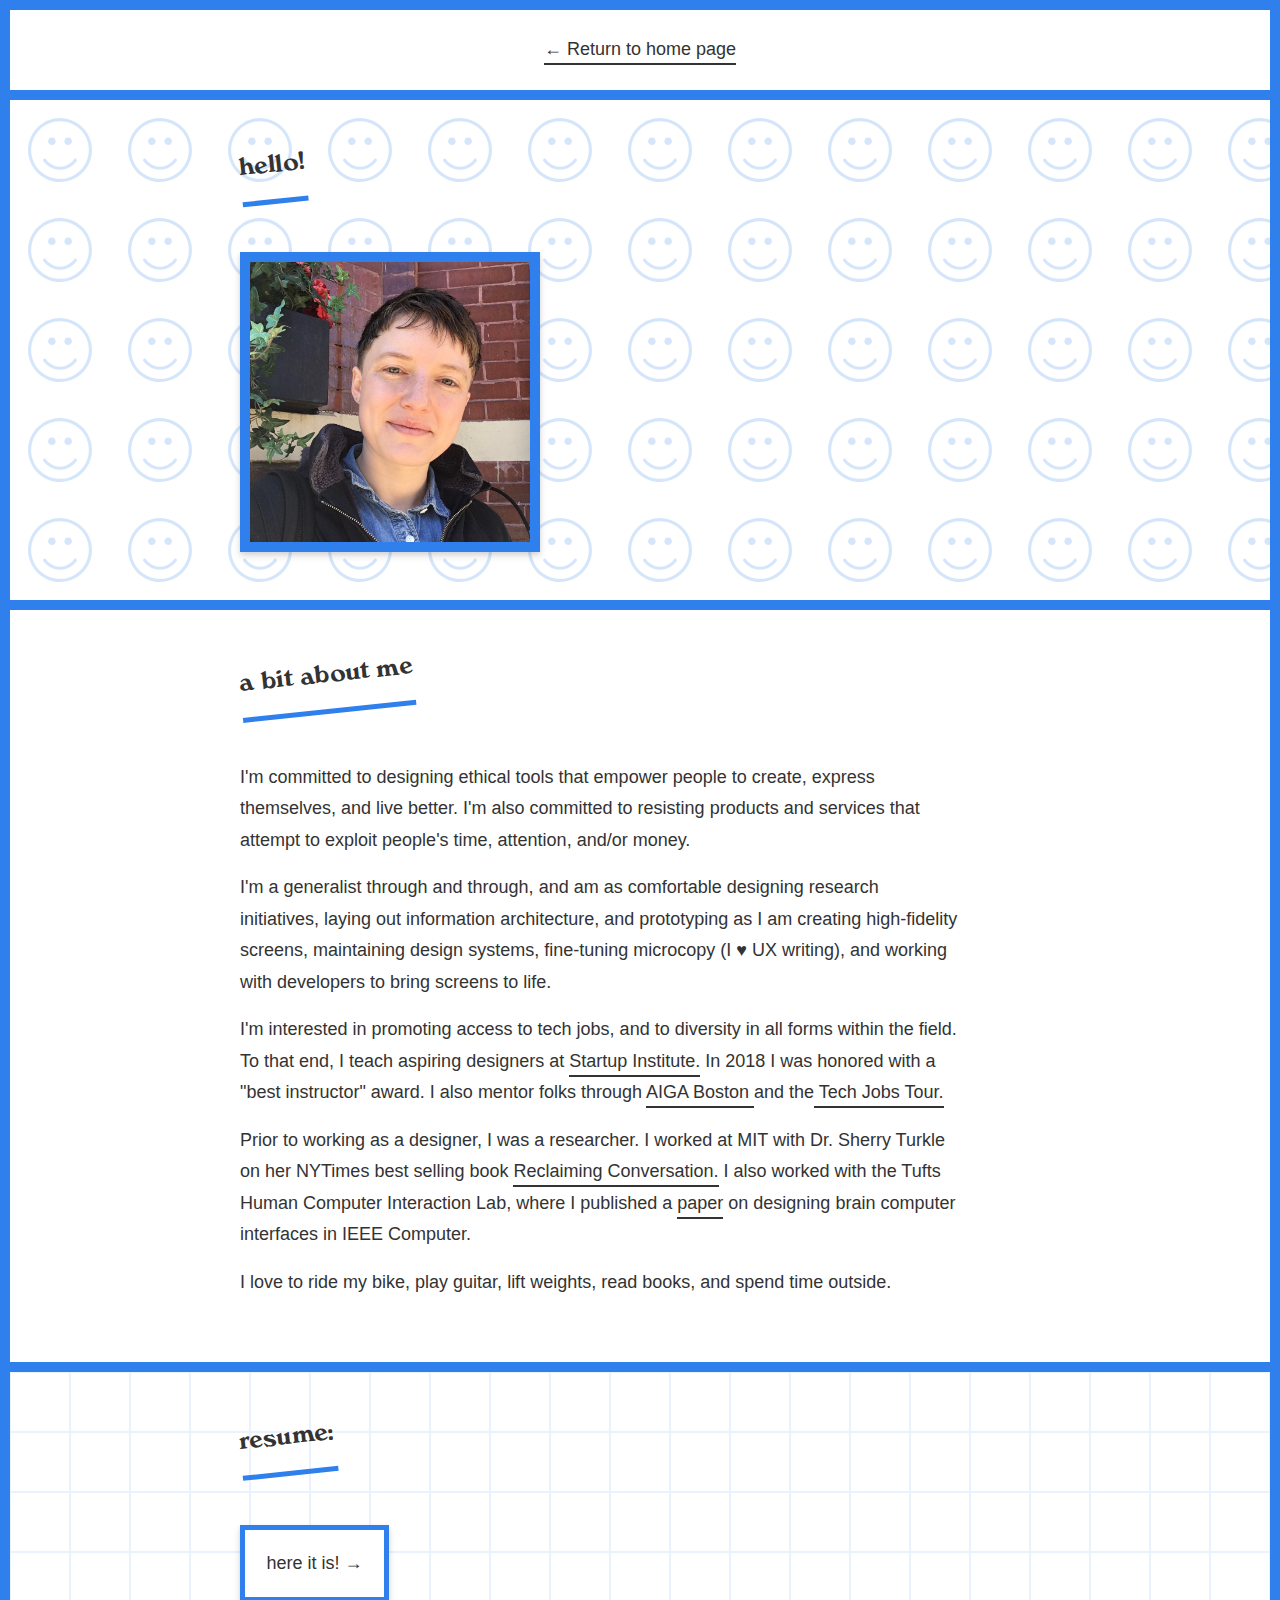
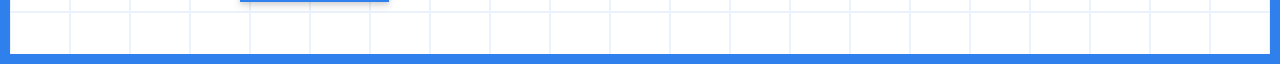
==== commit 39516439: "fix about me page" ====
--- a/about.html
+++ b/about.html
@@ -16,32 +16,52 @@
     </header>
 
     <section class="hello">
-      <h2 class="about-me"> a bit about me </h2>
-      <p> I'm committed to designing ethical tools that empower people to create, express themselves, and live better.
-        I'm also committed to resisting products and services that attempt to exploit people's time, attention, and/or
-        money. </p>
-      <p>I'm a generalist through and through, and am as comfortable designing research initiatives, laying out
-        information architecture, and prototyping as I am creating high-fidelity screens, maintaining design systems,
-        fine-tuning microcopy (I &#9829 UX writing),
-        and working with developers to bring screens to life. </p>
-      <p> I'm interested in promoting access to tech jobs, and to diversity in all forms within the field. To that end,
-        I teach aspiring designers at <a href="https://www.startupinstitute.com/boston" target="_blank">Startup
-          Institute.</a> In 2018 I was honored with a "best instructor" award. I also
-        mentor
-        folks through <a href="https://boston.aiga.org/" target="_blank">AIGA Boston </a>and the<a href="https://techjobstour.com/speakers/emily-carlin/">
-          Tech Jobs Tour.</a>
-      </p>
-      <p> Prior to working as a designer, I was a researcher. I worked at MIT with Dr. Sherry Turkle on her NYTimes
-        best selling book <a href="https://www.nytimes.com/2015/10/04/books/review/jonathan-franzen-reviews-sherry-turkle-reclaiming-conversation.html"
-          target="_blank">
-          Reclaiming Conversation.</a> I also worked with the Tufts Human Computer Interaction Lab, where I
-        published a <a href="http://www.cs.tufts.edu/~jacob/papers/peck.ieeecomputer.pdf" target="_blank">paper</a> on
-        designing brain computer interfaces in IEEE Computer. </p>
-      <p> Outside of design, I love to ride my bike around Boston, play guitar, lift weights, read books, spend
-        time
-        outside. </p>
-      <a href="https://docs.google.com/document/d/1y61fR0jboNCUJQ6dTmkbRF-LCkVz2GNdn6TpYIwVzsI/edit?usp=sharing" target="_blank"
-        class="button">here's my resume &#8594</a>
+      <div class="area one">
+        <div class="area-content">
+          <h2 class="about-me"> hello!</h2>
+          <img src="assets/me.JPG">
+        </div>
+      </div>
+      <div class="area two">
+        <div class="area-content">
+          <h2 class="about-me"> a bit about me </h2>
+          <p> I'm committed to designing ethical tools that empower people to create, express themselves, and live
+            better.
+            I'm also committed to resisting products and services that attempt to exploit people's time, attention,
+            and/or
+            money. </p>
+          <p>I'm a generalist through and through, and am as comfortable designing research initiatives, laying out
+            information architecture, and prototyping as I am creating high-fidelity screens, maintaining design
+            systems,
+            fine-tuning microcopy (I &#9829 UX writing),
+            and working with developers to bring screens to life. </p>
+          <p> I'm interested in promoting access to tech jobs, and to diversity in all forms within the field. To that
+            end,
+            I teach aspiring designers at <a href="https://www.startupinstitute.com/boston" target="_blank">Startup
+              Institute.</a> In 2018 I was honored with a "best instructor" award. I also
+            mentor
+            folks through <a href="https://boston.aiga.org/" target="_blank">AIGA Boston </a>and the<a href="https://techjobstour.com/speakers/emily-carlin/">
+              Tech Jobs Tour.</a>
+          </p>
+          <p> Prior to working as a designer, I was a researcher. I worked at MIT with Dr. Sherry Turkle on her NYTimes
+            best selling book <a href="https://www.nytimes.com/2015/10/04/books/review/jonathan-franzen-reviews-sherry-turkle-reclaiming-conversation.html"
+              target="_blank">
+              Reclaiming Conversation.</a> I also worked with the Tufts Human Computer Interaction Lab, where I
+            published a <a href="http://www.cs.tufts.edu/~jacob/papers/peck.ieeecomputer.pdf" target="_blank">paper</a>
+            on
+            designing brain computer interfaces in IEEE Computer. </p>
+          <p> I love to ride my bike, play guitar, lift weights, read books, and spend
+            time
+            outside. </p>
+        </div>
+      </div>
+      <div class="area three">
+        <div class="area-content">
+          <h2 class="about-me"> resume:</h2>
+          <a href="https://docs.google.com/document/d/1y61fR0jboNCUJQ6dTmkbRF-LCkVz2GNdn6TpYIwVzsI/edit?usp=sharing"
+            target="_blank" class="button">here it is! &#8594</a>
+        </div>
+      </div>
     </section>
   </main>
 </body>
--- a/page_style.css
+++ b/page_style.css
@@ -18,6 +18,7 @@
     font-family: "VeronaSerial-bold";
     font-size: 36px;
     letter-spacing: 0.5;
+    line-height: 1.3;
 }
 
 h3 {
@@ -34,16 +35,6 @@
     padding-bottom: 16px;
 }
 
-h5 {
-    text-transform: uppercase;
-    font-family: "Inter", sans-serif;
-    font-weight: 500;
-    font-size: 20px;
-    letter-spacing: 0.1em;
-    color: #f9f9f9;
-    padding-top: 24px;
-}
-
 
 main {
     margin: 10px;
@@ -93,18 +84,58 @@
     color: #333;
 }
 
-.about-me {
-    padding-bottom: 24px;
-}
-
-
-.hello {
-    margin-top: 24px;
-    max-width: 640px;
+.area.one {
+    padding: 48px;
+    border-bottom: 10px solid #2f80ed;
+    background-image: url("assets/smiles.svg");
+    background-repeat: repeat;
+}
+
+.area.two {
+    padding: 48px;
+    border-bottom: 10px solid #2f80ed;
+
+}
+
+.area.three {
+    padding: 48px;
+    background-image: url("assets/graph-paper.svg");
+    background-repeat: repeat;
+}
+
+.area-content {
+    max-width: 800px;
     margin-left: auto;
     margin-right: auto;
-    padding: 24px 24px 64px 24px;
-}
+}
+
+.hello img {
+    border: 10px solid #2F80ED;
+    max-width: 300px;
+    transform: rotate(0deg);
+    transition: all 0.2s;
+    box-shadow: 0 4px 8px 0 rgba(0, 0, 0, 0.12), 0 2px 4px 0 rgba(0, 0, 0, 0.08);
+}
+
+.hello img:hover {
+    border: 10px solid #2F80ED;
+    max-width: 300px;
+    text-align: Center;
+    transform: rotate(-6deg) scale(1.1);
+}
+
+.about-me {
+    font-size: 24px;
+    transform: rotate(-6deg);
+    width: fit-content;
+    border-bottom: 5px solid #2F80ED;
+    padding-bottom: 20px;
+    margin-bottom: 48px;
+
+}
+
+
+
 
 .button {
     display: inline-block;
@@ -118,7 +149,6 @@
     transition: all 0.2s;
     background-color: #fff;
     border: 5px solid #2f80ed;
-    margin-top: 24px;
     margin-right: 40px;
     transform: rotate(0deg);
     box-shadow: 0 4px 8px 0 rgba(0, 0, 0, 0.12), 0 2px 4px 0 rgba(0, 0, 0, 0.08);
@@ -148,10 +178,21 @@
     padding: 80px 0px 0px 80px;
 }
 
-.col {
-    width: 48%;
-}
-
+.col-img {
+    width: 62%;
+}
+
+.col-txt {
+    width: 32%;
+}
+
+.thirds .col {
+    width: 32%;
+}
+
+.header-block {
+    display: flex;
+}
 
 .block {
     display: flex;
@@ -187,6 +228,64 @@
     border-bottom: 4px solid white;
 }
 
+.installation-footer {
+    text-align: center;
+    padding: 48px 24px;
+    background-color: #3923b7;
+    border-bottom: none;
+}
+
+.installation-footer a {
+    color: white;
+    border-bottom: 2px solid white;
+}
+
+.installation-footer a:hover {
+    color: white;
+    border-bottom: 4px solid white;
+}
+
+.installation-footer a:visited {
+    color: white;
+    border-bottom: 4px solid white;
+}
+
+.header-content {
+    text-align: center;
+}
+
+.header-content h2 {
+    padding-bottom: 80px;
+}
+
+.header-content img {
+    width: 45%;
+    box-shadow: none;
+    transform: scale(1);
+    transition: all 0.3s ease-in-out;
+}
+
+.header-content img:hover {
+    width: 45%;
+    box-shadow: none;
+    transform: scale(1.05);
+}
+
+.caption {
+    margin-top: 24px;
+    font-size: 14px;
+    font-weight: 700;
+}
+
+.center {
+    text-align: center;
+}
+
+.research-image {
+    margin-bottom: 24px;
+}
+
+
 /* subscription styles */
 .subscription {
     background-color: red;
@@ -221,20 +320,34 @@
     border-bottom: 4px solid #fff;
 }
 
-.research-image {
-    margin-bottom: 48px;
-}
 
 /* responsive styles */
 
 
 
 @media screen and (max-width:1200px) {
+
+    h2 {
+        font-size: 24px;
+    }
+
+    h3 {
+        padding-top: 24px;
+    }
+
     .flex-grid {
         display: block;
     }
 
-    .col {
+    .thirds .col {
+        width: 100%;
+    }
+
+    .col-txt {
+        width: 100%;
+    }
+
+    .col-img {
         width: 100%;
     }
 
@@ -250,23 +363,29 @@
         padding: 80px;
     }
 
-    .one {
-        padding-bottom: 24px;
-    }
-
-}
-
-@media only screen and (max-width: 400px) {
+
+}
+
+@media only screen and (max-width: 600px) {
+
+    .header-content img {
+        width: 100%;
+        transform: scale(1);
+    }
+
+    .header-content img:hover {
+        width: 100%;
+    }
 
     .flex-grid.header {
-        padding: 18px;
+        padding: 24px;
     }
 
     .flex-grid {
-        padding: 18px;
+        padding: 24px;
     }
 
     .block {
-        padding: 18px;
+        padding: 24px;
     }
 }